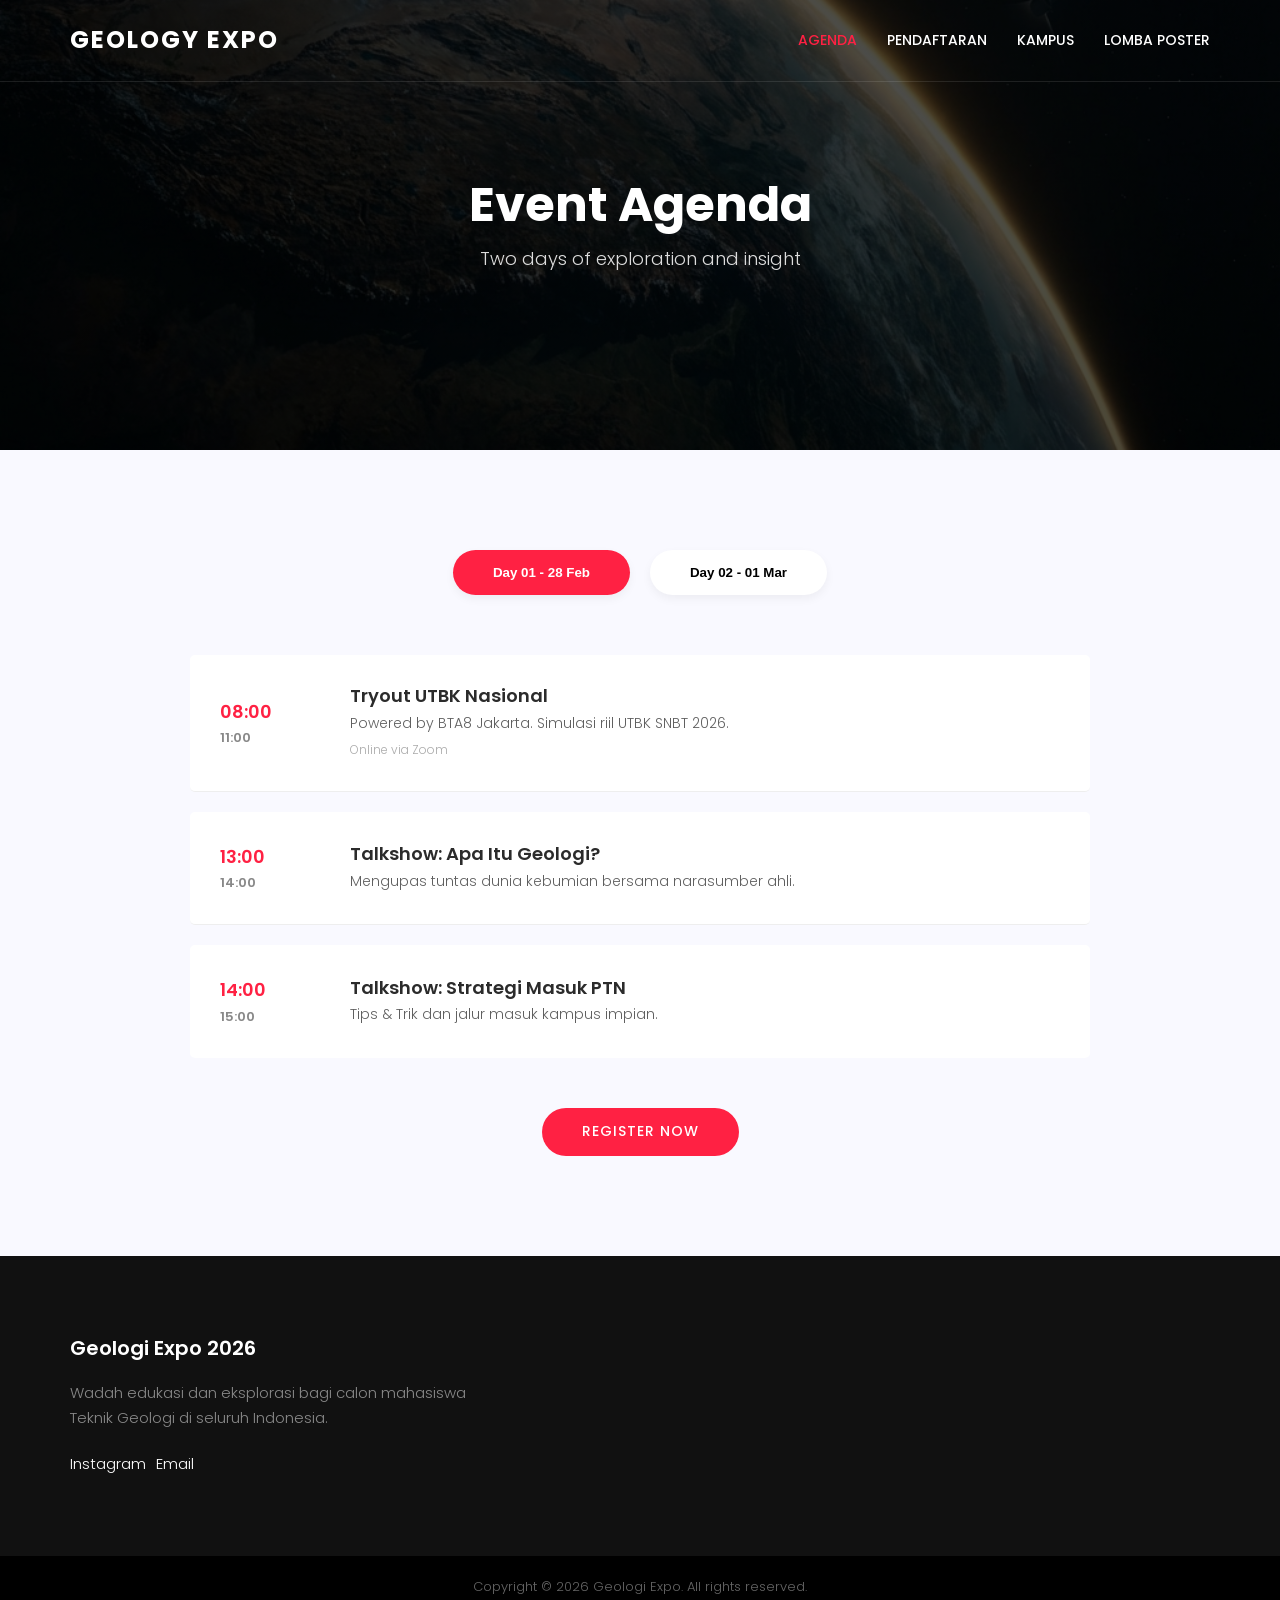
==== agenda.html @ b6ef8bff "feat: Implement initial Geologi Expo 2026 website with core pages, styling, and scripts." ====
<!DOCTYPE html>
<html lang="id">
<head>
    <meta charset="UTF-8">
    <meta name="viewport" content="width=device-width, initial-scale=1.0">
    <title>Agenda - Geologi Expo 2026</title>
    <link rel="stylesheet" href="style.css">
    <link rel="preconnect" href="https://fonts.googleapis.com">
    <link rel="preconnect" href="https://fonts.gstatic.com" crossorigin>
    <link href="https://fonts.googleapis.com/css2?family=Poppins:wght@100;200;300;400;500;600;700;800;900&display=swap" rel="stylesheet">
</head>
<body>
    <!-- Header Area -->
    <header class="header-area">
        <div class="container nav-container">
            <a href="index.html" class="logo">GEOLOGY EXPO</a>
            <div class="hamburger">
                <span class="bar"></span>
                <span class="bar"></span>
                <span class="bar"></span>
            </div>
            <nav class="main-menu">
                <a href="agenda.html" class="active">Agenda</a>
                <a href="pendaftaran.html">Pendaftaran</a>
                <a href="kampus.html">Kampus</a>
                <a href="lomba-poster.html">Lomba Poster</a>
            </nav>
        </div>
    </header>

    <!-- Page Header -->
    <div class="page-header">
        <div class="container">
            <h2>Event Agenda</h2>
            <p>Two days of exploration and insight</p>
        </div>
    </div>

    <!-- Schedule Section -->
    <section id="schedule" class="section schedule-area">
        <div class="container">
            <div class="schedule-tab">
                <button class="tab-btn active" onclick="openTab(event, 'day1')">Day 01 - 28 Feb</button>
                <button class="tab-btn" onclick="openTab(event, 'day2')">Day 02 - 01 Mar</button>
            </div>

            <div id="day1" class="tab-content" style="display: block; max-width: 900px; margin: 0 auto;">
                <div class="schedule-item">
                    <div class="time-box">
                        <span style="color: var(--color-primary); font-size: 18px;">08:00</span>
                        <span style="font-size: 13px; color: #888;">11:00</span>
                    </div>
                    <div class="schedule-content">
                        <h4>Tryout UTBK Nasional</h4>
                        <p>Powered by BTA8 Jakarta. Simulasi riil UTBK SNBT 2026.</p>
                        <span class="location" style="font-size: 12px; color: #aaa; margin-top: 5px; display: block;"><i class="fa fa-map-marker"></i> Online via Zoom</span>
                    </div>
                </div>
                <div class="schedule-item">
                    <div class="time-box">
                        <span style="color: var(--color-primary); font-size: 18px;">13:00</span>
                        <span style="font-size: 13px; color: #888;">14:00</span>
                    </div>
                    <div class="schedule-content">
                        <h4>Talkshow: Apa Itu Geologi?</h4>
                        <p>Mengupas tuntas dunia kebumian bersama narasumber ahli.</p>
                    </div>
                </div>
                <div class="schedule-item">
                    <div class="time-box">
                        <span style="color: var(--color-primary); font-size: 18px;">14:00</span>
                        <span style="font-size: 13px; color: #888;">15:00</span>
                    </div>
                    <div class="schedule-content">
                        <h4>Talkshow: Strategi Masuk PTN</h4>
                        <p>Tips & Trik dan jalur masuk kampus impian.</p>
                    </div>
                </div>
            </div>

            <div id="day2" class="tab-content" style="display: none; max-width: 900px; margin: 0 auto;">
                <div class="schedule-item">
                    <div class="time-box">
                        <span style="color: var(--color-primary); font-size: 18px;">09:20</span>
                        <span style="font-size: 13px; color: #888;">10:30</span>
                    </div>
                    <div class="schedule-content">
                        <h4>Campus Fair: Regional</h4>
                        <p>Presentasi dari UPN, UPER, UNSRI, UNHAS, dan UNIPA.</p>
                    </div>
                </div>
                <div class="schedule-item">
                    <div class="time-box">
                        <span style="color: var(--color-primary); font-size: 18px;">13:10</span>
                        <span style="font-size: 13px; color: #888;">14:10</span>
                    </div>
                    <div class="schedule-content">
                        <h4>Campus Fair: National Icons</h4>
                        <p>Presentasi dari ITB, UGM, dan Universias Indonesia.</p>
                    </div>
                </div>
                 <div class="schedule-item">
                    <div class="time-box">
                        <span style="color: var(--color-primary); font-size: 18px;">14:40</span>
                        <span style="font-size: 13px; color: #888;">15:00</span>
                    </div>
                    <div class="schedule-content">
                        <h4>Awarding & Closing Ceremony</h4>
                        <p>Pengumuman Pemenang Lomba Poster & Peraih Tryout Terbaik.</p>
                    </div>
                </div>
            </div>
            
            <div class="text-center" style="margin-top: 50px;">
                <a href="pendaftaran.html" class="btn">Register Now</a>
            </div>
        </div>
    </section>

    <!-- Footer -->
    <footer>
        <div class="container">
            <div class="footer-widget">
                <h4 style="color: #fff; margin-bottom: 20px;">Geologi Expo 2026</h4>
                <p style="color: #888; max-width: 400px; margin-bottom: 20px;">
                    Wadah edukasi dan eksplorasi bagi calon mahasiswa Teknik Geologi di seluruh Indonesia.
                </p>
                <div class="footer-social" style="display: flex; gap: 10px;">
                    <a href="#" style="color: #fff;"><i class="fa fa-instagram"></i> Instagram</a>
                    <a href="#" style="color: #fff;"><i class="fa fa-envelope"></i> Email</a>
                </div>
            </div>
        </div>
    </footer>
    <div class="copyright-area">
        <div class="container">
            <p>Copyright &copy; 2026 Geologi Expo. All rights reserved.</p>
        </div>
    </div>
    <script src="script.js"></script>
</body>
</html>
---- style.css ----
:root {
    /* Evento Theme Colors */
    --color-primary: #ff2143;
    /* Evento Red/Pink */
    --color-primary-dark: #d91b38;

    --color-bg-body: #ffffff;
    --color-bg-light: #f9f9ff;
    --color-bg-dark: #151515;
    /* Hero/Footer */

    --color-text-main: #2b2b2b;
    --color-text-light: #606060;
    --color-text-white: #ffffff;

    --font-stack: 'Poppins', sans-serif;

    --container-width: 1170px;
    --section-padding: 100px;
}

* {
    margin: 0;
    padding: 0;
    box-sizing: border-box;
}

body {
    font-family: var(--font-stack);
    background-color: var(--color-bg-body);
    color: var(--color-text-main);
    overflow-x: hidden;
    line-height: 1.7;
    font-size: 15px;
    font-weight: 300;
}

h1,
h2,
h3,
h4,
h5,
h6 {
    color: var(--color-text-main);
    font-weight: 600;
    line-height: 1.2;
    margin-bottom: 0.5rem;
}

a {
    text-decoration: none;
    transition: 0.3s;
    color: inherit;
}

ul {
    list-style: none;
}

/* Utilities */
.container {
    max-width: var(--container-width);
    margin: 0 auto;
    padding: 0 15px;
}

.section {
    padding: var(--section-padding) 0;
}

.text-center {
    text-align: center;
}

.text-white {
    color: #fff !important;
}

.text-primary {
    color: var(--color-primary) !important;
}

/* Buttons */
.btn {
    display: inline-block;
    padding: 12px 40px;
    border-radius: 50px;
    font-weight: 500;
    font-size: 14px;
    text-transform: uppercase;
    letter-spacing: 1px;
    background: var(--color-primary);
    color: #fff;
    border: none;
    cursor: pointer;
}

.btn:hover {
    background: var(--color-primary-dark);
    transform: translateY(-2px);
    box-shadow: 0 10px 20px rgba(0, 0, 0, 0.1);
}

.btn-white {
    background: #fff;
    color: var(--color-text-main);
}

.btn-white:hover {
    background: var(--color-primary);
    color: #fff;
}

/* Header */
.header-area {
    position: absolute;
    top: 0;
    left: 0;
    width: 100%;
    z-index: 99;
    padding: 20px 0;
    transition: 0.4s;
    border-bottom: 1px solid rgba(255, 255, 255, 0.1);
}

.header-area.sticky {
    position: fixed;
    background: #111;
    padding: 10px 0;
    box-shadow: 0 4px 10px rgba(0, 0, 0, 0.1);
}

.nav-container {
    display: flex;
    justify-content: space-between;
    align-items: center;
}

.logo {
    font-size: 24px;
    font-weight: 700;
    color: #fff;
    text-transform: uppercase;
    letter-spacing: 2px;
}

.main-menu {
    display: flex;
    gap: 30px;
}

.main-menu a {
    color: #fff;
    font-weight: 500;
    font-size: 14px;
    text-transform: uppercase;
}

.main-menu a:hover,
.main-menu a.active {
    color: var(--color-primary);
}

/* Hero Area */
.hero-area {
    height: 100vh;
    background: linear-gradient(rgba(0, 0, 0, 0.6), rgba(0, 0, 0, 0.6)), url('assets/images/hero-bg.png');
    background-size: cover;
    background-position: center;
    background-attachment: fixed;
    display: flex;
    align-items: center;
    color: #fff;
    position: relative;
}

/* Page Header for Subpages */
.page-header {
    height: 50vh;
    min-height: 400px;
    background: linear-gradient(rgba(0, 0, 0, 0.7), rgba(0, 0, 0, 0.7)), url('assets/images/hero-bg.png');
    background-size: cover;
    background-position: center;
    display: flex;
    align-items: center;
    justify-content: center;
    text-align: center;
    color: #fff;
}

.page-header h2 {
    font-size: 48px;
    font-weight: 700;
    color: #fff;
    margin-bottom: 10px;
}

.page-header p {
    font-size: 18px;
    color: #ddd;
}

.hero-content h1 {
    font-size: 60px;
    font-weight: 700;
    margin-bottom: 20px;
    letter-spacing: -1px;
}

.countdown-timer {
    display: flex;
    gap: 20px;
    margin: 40px 0;
}

.countdown-item {
    background: rgba(255, 255, 255, 0.1);
    border: 1px solid rgba(255, 255, 255, 0.2);
    padding: 20px;
    min-width: 100px;
    text-align: center;
    border-radius: 5px;
}

.countdown-number {
    display: block;
    font-size: 36px;
    font-weight: 700;
    color: var(--color-primary);
}

.countdown-label {
    font-size: 12px;
    text-transform: uppercase;
    letter-spacing: 1px;
}

/* About Section */
.about-area {
    background: var(--color-bg-body);
}

.section-title h2 {
    font-size: 36px;
    margin-bottom: 15px;
}

.section-title p {
    color: var(--color-text-light);
    font-size: 15px;
    margin-bottom: 30px;
}

/* About Section */
.about-area {
    background: var(--color-bg-body);
    position: relative;
}

.about-content h2 {
    margin-bottom: 25px;
}

/* Responsive adjustments for About Split */
@media (max-width: 991px) {
    .row.align-items-center {
        flex-direction: column;
    }

    .col-lg-6 {
        flex: 0 0 100%;
        max-width: 100%;
        padding-right: 0;
        margin-bottom: 40px;
    }
}

/* Schedule Refinement */
.schedule-item {
    border-bottom: 1px solid #eee;
    padding: 30px 0;
    margin: 0;
    border-radius: 0;
    background: transparent;
}

.schedule-item:last-child {
    border-bottom: none;
}

.schedule-item:hover {
    box-shadow: none;
    background: transparent;
}

.schedule-item .time-box {
    border-right: none;
    text-align: left;
    min-width: 100px;
}

/* Pricing Refinement */
.pricing-card:hover {
    transform: translateY(-5px);
    box-shadow: 0 10px 30px rgba(0, 0, 0, 0.1);
    transition: 0.3s;
}

/* Speaker/Campus Hover */
.speaker-item {
    transition: 0.3s;
}

.speaker-item:hover {
    transform: translateY(-10px);
    box-shadow: 0 15px 30px rgba(0, 0, 0, 0.1);
}

/* Features Grid */
.single-feature {
    padding: 30px;
    background: var(--color-bg-light);
    border-radius: 5px;
    transition: 0.3s;
    margin-bottom: 30px;
}

.single-feature:hover {
    background: #fff;
    box-shadow: 0 10px 30px rgba(0, 0, 0, 0.08);
    transform: translateY(-5px);
}

.feature-icon {
    font-size: 40px;
    color: var(--color-primary);
    margin-bottom: 20px;
}

/* Schedule / Tabs */
.schedule-area {
    background: var(--color-bg-light);
}

.schedule-tab {
    display: flex;
    justify-content: center;
    gap: 20px;
    margin-bottom: 60px;
}

.tab-btn {
    padding: 15px 40px;
    background: #fff;
    border-radius: 50px;
    border: none;
    font-weight: 600;
    cursor: pointer;
    transition: 0.3s;
    box-shadow: 0 4px 10px rgba(0, 0, 0, 0.05);
}

.tab-btn.active,
.tab-btn:hover {
    background: var(--color-primary);
    color: #fff;
}

.schedule-item {
    background: #fff;
    padding: 30px;
    display: flex;
    align-items: center;
    margin-bottom: 20px;
    border-radius: 5px;
    transition: 0.3s;
}

.schedule-item:hover {
    box-shadow: 0 10px 30px rgba(0, 0, 0, 0.05);
}

.time-box {
    min-width: 120px;
    text-align: center;
    padding-right: 30px;
    border-right: 1px solid #eee;
    margin-right: 30px;
}

.time-box span {
    display: block;
    font-weight: 600;
    color: var(--color-text-main);
}

.schedule-content h4 {
    font-size: 18px;
    margin-bottom: 5px;
}

.schedule-content p {
    color: var(--color-text-light);
    font-size: 14px;
    margin: 0;
}

/* Footer */
footer {
    background: #111;
    color: #fff;
    padding: 80px 0;
    text-align: left;
}

.footer-widget h4 {
    color: #fff;
    font-size: 20px;
    margin-bottom: 30px;
}

.footer-text p {
    color: #888;
    font-size: 14px;
    line-height: 24px;
}

.copyright-area {
    background: #000;
    padding: 20px 0;
    text-align: center;
    color: #666;
    font-size: 13px;
}

/* Hide hamburger for desktop, show for mobile */
.hamburger {
    display: none;
}

@media (max-width: 768px) {
    .hamburger {
        display: block;
        color: #fff;
        font-size: 24px;
        cursor: pointer;
    }

    .main-menu {
        position: fixed;
        top: 0;
        right: -100%;
        width: 80%;
        height: 100vh;
        background: #111;
        flex-direction: column;
        justify-content: center;
        align-items: center;
        transition: 0.4s;
    }

    .main-menu.active {
        right: 0;
    }

    .hero-content h1 {
        font-size: 36px;
    }

    .countdown-timer {
        gap: 10px;
    }

    .countdown-item {
        min-width: 60px;
        padding: 10px;
    }

    .countdown-number {
        font-size: 20px;
    }

    .schedule-item {
        flex-direction: column;
        text-align: center;
    }

    .time-box {
        border-right: none;
        margin-right: 0;
        border-bottom: 1px solid #eee;
        padding-bottom: 15px;
        margin-bottom: 15px;
        width: 100%;
    }
}
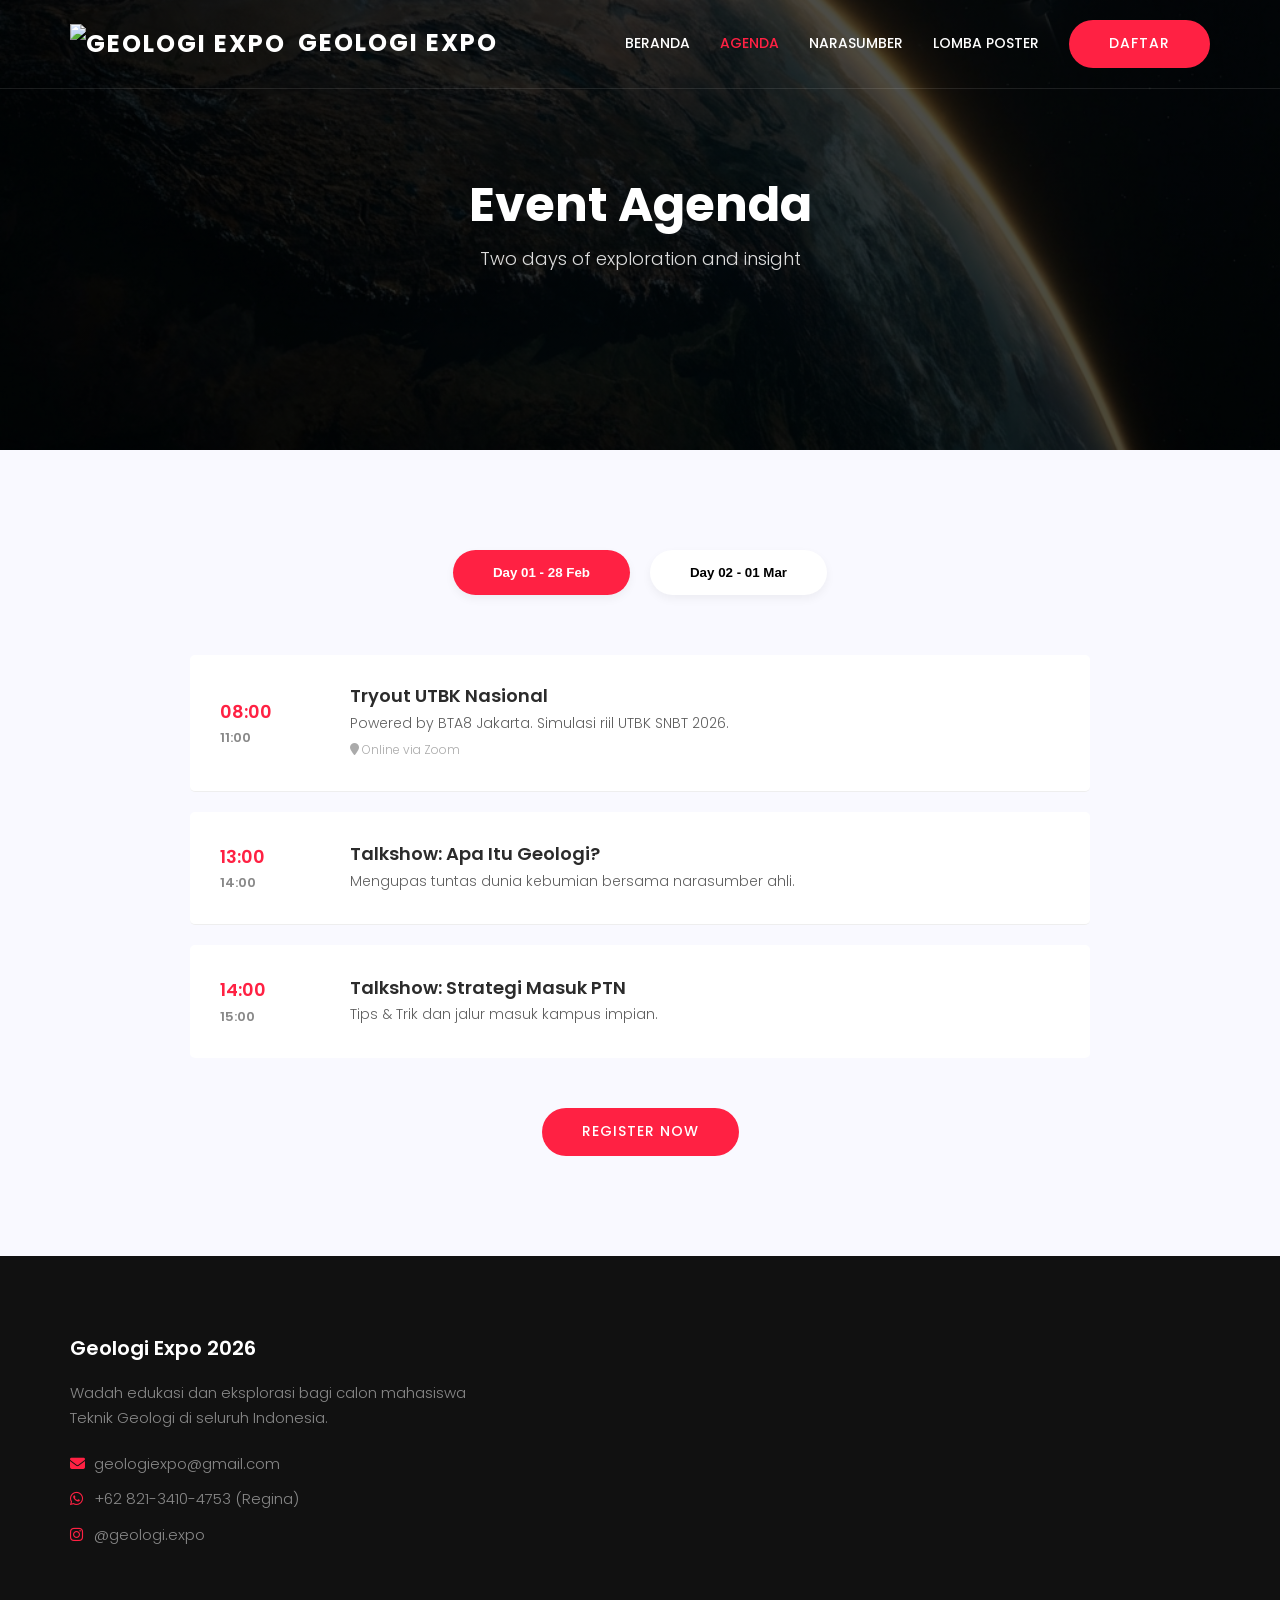
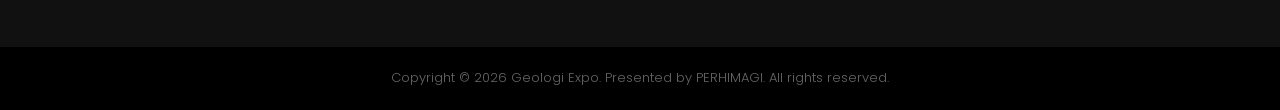
==== commit d92e65fa: "Ver 1" ====
--- a/agenda.html
+++ b/agenda.html
@@ -8,22 +8,28 @@
     <link rel="preconnect" href="https://fonts.googleapis.com">
     <link rel="preconnect" href="https://fonts.gstatic.com" crossorigin>
     <link href="https://fonts.googleapis.com/css2?family=Poppins:wght@100;200;300;400;500;600;700;800;900&display=swap" rel="stylesheet">
+    <link rel="stylesheet" href="https://cdnjs.cloudflare.com/ajax/libs/font-awesome/6.5.1/css/all.min.css">
+    <link rel="icon" type="image/svg+xml" href="assets/logo.svg">
 </head>
 <body>
     <!-- Header Area -->
     <header class="header-area">
         <div class="container nav-container">
-            <a href="index.html" class="logo">GEOLOGY EXPO</a>
+            <a href="index.html" class="logo">
+                <img src="assets/logo.svg" alt="Geologi Expo" style="height: 40px; vertical-align: middle; margin-right: 5px;">
+                GEOLOGI EXPO
+            </a>
             <div class="hamburger">
                 <span class="bar"></span>
                 <span class="bar"></span>
                 <span class="bar"></span>
             </div>
             <nav class="main-menu">
+                <a href="index.html">Beranda</a>
                 <a href="agenda.html" class="active">Agenda</a>
-                <a href="pendaftaran.html">Pendaftaran</a>
-                <a href="kampus.html">Kampus</a>
+                <a href="narasumber.html">Narasumber</a>
                 <a href="lomba-poster.html">Lomba Poster</a>
+                <a href="pendaftaran.html" class="btn nav-btn">DAFTAR</a>
             </nav>
         </div>
     </header>
@@ -125,16 +131,26 @@
                 <p style="color: #888; max-width: 400px; margin-bottom: 20px;">
                     Wadah edukasi dan eksplorasi bagi calon mahasiswa Teknik Geologi di seluruh Indonesia.
                 </p>
-                <div class="footer-social" style="display: flex; gap: 10px;">
-                    <a href="#" style="color: #fff;"><i class="fa fa-instagram"></i> Instagram</a>
-                    <a href="#" style="color: #fff;"><i class="fa fa-envelope"></i> Email</a>
+                <div class="contact-info" style="margin-bottom: 20px;">
+                    <div style="margin-bottom: 10px;">
+                        <i class="fa fa-envelope" style="color: var(--color-primary); width: 20px;"></i> 
+                        <a href="mailto:geologiexpo@gmail.com" style="color: #888;">geologiexpo@gmail.com</a>
+                    </div>
+                    <div style="margin-bottom: 10px;">
+        <i class="fab fa-whatsapp" style="color: var(--color-primary); width: 20px;"></i>
+        <a href="https://wa.me/6282134104753" target="_blank" style="color: #888;">+62 821-3410-4753 (Regina)</a>
+    </div>
+    <div>
+        <i class="fab fa-instagram" style="color: var(--color-primary); width: 20px;"></i>
+        <a href="https://instagram.com/geologi.expo" target="_blank" style="color: #888;">@geologi.expo</a>
+    </div>                </div>
                 </div>
             </div>
         </div>
     </footer>
     <div class="copyright-area">
         <div class="container">
-            <p>Copyright &copy; 2026 Geologi Expo. All rights reserved.</p>
+            <p>Copyright &copy; 2026 Geologi Expo. Presented by PERHIMAGI. All rights reserved.</p>
         </div>
     </div>
     <script src="script.js"></script>
--- a/style.css
+++ b/style.css
@@ -147,6 +147,7 @@
 .main-menu {
     display: flex;
     gap: 30px;
+    align-items: center;
 }
 
 .main-menu a {
@@ -436,6 +437,16 @@
 /* Hide hamburger for desktop, show for mobile */
 .hamburger {
     display: none;
+    cursor: pointer;
+}
+
+.bar {
+    display: block;
+    width: 25px;
+    height: 3px;
+    margin: 5px auto;
+    transition: all 0.3s ease-in-out;
+    background-color: #fff;
 }
 
 @media (max-width: 768px) {
@@ -493,4 +504,16 @@
         margin-bottom: 15px;
         width: 100%;
     }
+
+    /* Fix About Section on Mobile */
+    .about-area .row {
+        flex-direction: column;
+    }
+
+    .about-area .col-lg-6 {
+        flex: 0 0 100% !important;
+        max-width: 100% !important;
+        padding-right: 0 !important;
+        margin-bottom: 30px;
+    }
 }
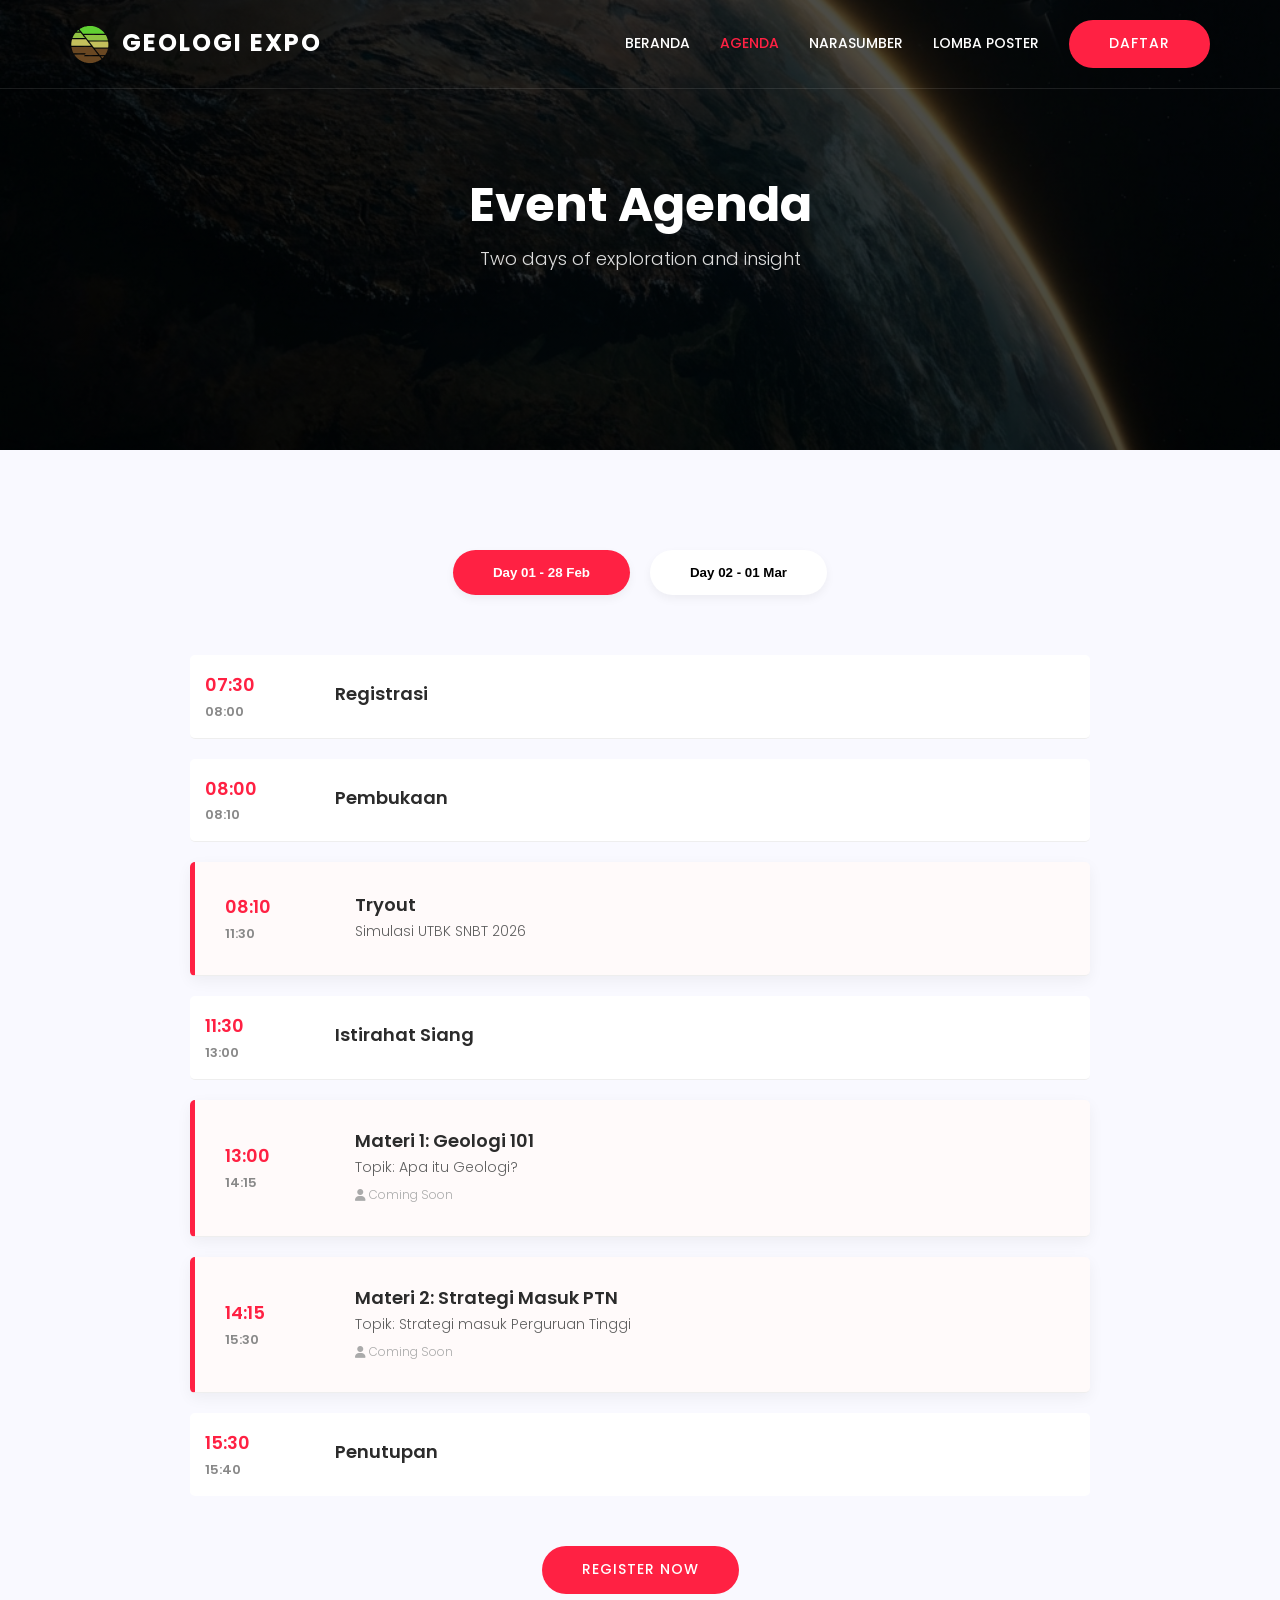
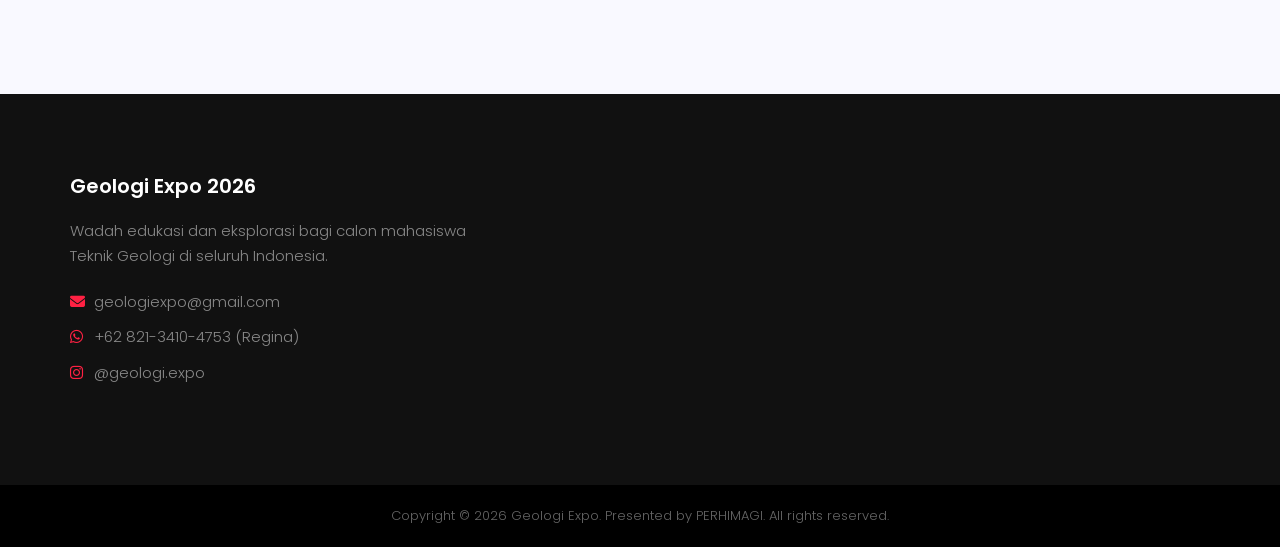
==== commit 22c0d526: "Coming Soon" ====
--- a/agenda.html
+++ b/agenda.html
@@ -53,66 +53,148 @@
             <div id="day1" class="tab-content" style="display: block; max-width: 900px; margin: 0 auto;">
                 <div class="schedule-item">
                     <div class="time-box">
+                        <span style="color: var(--color-primary); font-size: 18px;">07:30</span>
+                        <span style="font-size: 13px; color: #888;">08:00</span>
+                    </div>
+                    <div class="schedule-content">
+                        <h4>Registrasi</h4>
+                    </div>
+                </div>
+                <div class="schedule-item">
+                    <div class="time-box">
                         <span style="color: var(--color-primary); font-size: 18px;">08:00</span>
-                        <span style="font-size: 13px; color: #888;">11:00</span>
-                    </div>
-                    <div class="schedule-content">
-                        <h4>Tryout UTBK Nasional</h4>
-                        <p>Powered by BTA8 Jakarta. Simulasi riil UTBK SNBT 2026.</p>
-                        <span class="location" style="font-size: 12px; color: #aaa; margin-top: 5px; display: block;"><i class="fa fa-map-marker"></i> Online via Zoom</span>
-                    </div>
-                </div>
-                <div class="schedule-item">
+                        <span style="font-size: 13px; color: #888;">08:10</span>
+                    </div>
+                    <div class="schedule-content">
+                        <h4>Pembukaan</h4>
+                    </div>
+                </div>
+                <div class="schedule-item highlight-item">
+                    <div class="time-box">
+                        <span style="color: var(--color-primary); font-size: 18px;">08:10</span>
+                        <span style="font-size: 13px; color: #888;">11:30</span>
+                    </div>
+                    <div class="schedule-content">
+                        <h4>Tryout</h4>
+                        <p>Simulasi UTBK SNBT 2026</p>
+                    </div>
+                </div>
+                <div class="schedule-item">
+                    <div class="time-box">
+                        <span style="color: var(--color-primary); font-size: 18px;">11:30</span>
+                        <span style="font-size: 13px; color: #888;">13:00</span>
+                    </div>
+                    <div class="schedule-content">
+                        <h4>Istirahat Siang</h4>
+                    </div>
+                </div>
+                <div class="schedule-item highlight-item">
                     <div class="time-box">
                         <span style="color: var(--color-primary); font-size: 18px;">13:00</span>
-                        <span style="font-size: 13px; color: #888;">14:00</span>
-                    </div>
-                    <div class="schedule-content">
-                        <h4>Talkshow: Apa Itu Geologi?</h4>
-                        <p>Mengupas tuntas dunia kebumian bersama narasumber ahli.</p>
-                    </div>
-                </div>
-                <div class="schedule-item">
-                    <div class="time-box">
-                        <span style="color: var(--color-primary); font-size: 18px;">14:00</span>
+                        <span style="font-size: 13px; color: #888;">14:15</span>
+                    </div>
+                    <div class="schedule-content">
+                        <h4>Materi 1: Geologi 101</h4>
+                        <p>Topik: Apa itu Geologi?</p>
+                        <span style="font-size: 12px; color: #aaa; display: block; margin-top: 5px;"><i class="fa fa-user"></i> Coming Soon</span>
+                    </div>
+                </div>
+                <div class="schedule-item highlight-item">
+                    <div class="time-box">
+                        <span style="color: var(--color-primary); font-size: 18px;">14:15</span>
+                        <span style="font-size: 13px; color: #888;">15:30</span>
+                    </div>
+                    <div class="schedule-content">
+                        <h4>Materi 2: Strategi Masuk PTN</h4>
+                        <p>Topik: Strategi masuk Perguruan Tinggi</p>
+                        <span style="font-size: 12px; color: #aaa; display: block; margin-top: 5px;"><i class="fa fa-user"></i> Coming Soon</span>
+                    </div>
+                </div>
+                <div class="schedule-item">
+                    <div class="time-box">
+                        <span style="color: var(--color-primary); font-size: 18px;">15:30</span>
+                        <span style="font-size: 13px; color: #888;">15:40</span>
+                    </div>
+                    <div class="schedule-content">
+                        <h4>Penutupan</h4>
+                    </div>
+                </div>
+            </div>
+
+            <div id="day2" class="tab-content" style="display: none; max-width: 900px; margin: 0 auto;">
+                <div class="schedule-item">
+                    <div class="time-box">
+                        <span style="color: var(--color-primary); font-size: 18px;">08:30</span>
+                        <span style="font-size: 13px; color: #888;">09:00</span>
+                    </div>
+                    <div class="schedule-content">
+                        <h4>Pembukaan</h4>
+                    </div>
+                </div>
+                <div class="schedule-item">
+                    <div class="time-box">
+                        <span style="color: var(--color-primary); font-size: 18px;">09:00</span>
+                        <span style="font-size: 13px; color: #888;">09:20</span>
+                    </div>
+                    <div class="schedule-content">
+                        <h4>Quiz</h4>
+                    </div>
+                </div>
+                <div class="schedule-item highlight-item">
+                    <div class="time-box">
+                        <span style="color: var(--color-primary); font-size: 18px;">09:20</span>
+                        <span style="font-size: 13px; color: #888;">11:20</span>
+                    </div>
+                    <div class="schedule-content">
+                        <h4>Panel 1: Pengenalan Geologi Nusantara</h4>
+                        <ul style="padding-left: 20px; font-size: 14px; margin-top: 10px; color: #666; list-style: disc;">
+                            <li>Universitas Papua <br><span style="font-size: 12px; color: #aaa;"><i class="fa fa-user"></i> Coming Soon</span></li>
+                            <li>Universitas Hasanuddin <br><span style="font-size: 12px; color: #aaa;"><i class="fa fa-user"></i> Coming Soon</span></li>
+                            <li>Universitas Sriwijaya <br><span style="font-size: 12px; color: #aaa;"><i class="fa fa-user"></i> Coming Soon</span></li>
+                            <li>Universitas Pembangunan Nasional "Veteran" Yogyakarta <br><span style="font-size: 12px; color: #aaa;"><i class="fa fa-user"></i> Coming Soon</span></li>
+                            <li>Universitas Pertamina <br><span style="font-size: 12px; color: #aaa;"><i class="fa fa-user"></i> Coming Soon</span></li>
+                        </ul>
+                    </div>
+                </div>
+                <div class="schedule-item">
+                    <div class="time-box">
+                        <span style="color: var(--color-primary); font-size: 18px;">11:20</span>
+                        <span style="font-size: 13px; color: #888;">13:00</span>
+                    </div>
+                    <div class="schedule-content">
+                        <h4>Istirahat Siang</h4>
+                    </div>
+                </div>
+                <div class="schedule-item">
+                    <div class="time-box">
+                        <span style="color: var(--color-primary); font-size: 18px;">13:00</span>
+                        <span style="font-size: 13px; color: #888;">13:15</span>
+                    </div>
+                    <div class="schedule-content">
+                        <h4>Icebreaking</h4>
+                    </div>
+                </div>
+                <div class="schedule-item highlight-item">
+                    <div class="time-box">
+                        <span style="color: var(--color-primary); font-size: 18px;">13:15</span>
+                        <span style="font-size: 13px; color: #888;">14:45</span>
+                    </div>
+                    <div class="schedule-content">
+                        <h4>Panel 2: Kemahasiswaan Geologi</h4>
+                        <ul style="padding-left: 20px; font-size: 14px; margin-top: 10px; color: #666; list-style: disc;">
+                            <li>Institut Teknologi Bandung <br><span style="font-size: 12px; color: #aaa;"><i class="fa fa-user"></i> Coming Soon</span></li>
+                            <li>Universitas Gadjah Mada <br><span style="font-size: 12px; color: #aaa;"><i class="fa fa-user"></i> Coming Soon</span></li>
+                            <li>Universitas Indonesia <br><span style="font-size: 12px; color: #aaa;"><i class="fa fa-user"></i> Coming Soon</span></li>
+                        </ul>
+                    </div>
+                </div>
+                 <div class="schedule-item">
+                    <div class="time-box">
+                        <span style="color: var(--color-primary); font-size: 18px;">14:45</span>
                         <span style="font-size: 13px; color: #888;">15:00</span>
                     </div>
                     <div class="schedule-content">
-                        <h4>Talkshow: Strategi Masuk PTN</h4>
-                        <p>Tips & Trik dan jalur masuk kampus impian.</p>
-                    </div>
-                </div>
-            </div>
-
-            <div id="day2" class="tab-content" style="display: none; max-width: 900px; margin: 0 auto;">
-                <div class="schedule-item">
-                    <div class="time-box">
-                        <span style="color: var(--color-primary); font-size: 18px;">09:20</span>
-                        <span style="font-size: 13px; color: #888;">10:30</span>
-                    </div>
-                    <div class="schedule-content">
-                        <h4>Campus Fair: Regional</h4>
-                        <p>Presentasi dari UPN, UPER, UNSRI, UNHAS, dan UNIPA.</p>
-                    </div>
-                </div>
-                <div class="schedule-item">
-                    <div class="time-box">
-                        <span style="color: var(--color-primary); font-size: 18px;">13:10</span>
-                        <span style="font-size: 13px; color: #888;">14:10</span>
-                    </div>
-                    <div class="schedule-content">
-                        <h4>Campus Fair: National Icons</h4>
-                        <p>Presentasi dari ITB, UGM, dan Universias Indonesia.</p>
-                    </div>
-                </div>
-                 <div class="schedule-item">
-                    <div class="time-box">
-                        <span style="color: var(--color-primary); font-size: 18px;">14:40</span>
-                        <span style="font-size: 13px; color: #888;">15:00</span>
-                    </div>
-                    <div class="schedule-content">
-                        <h4>Awarding & Closing Ceremony</h4>
-                        <p>Pengumuman Pemenang Lomba Poster & Peraih Tryout Terbaik.</p>
+                        <h4>Awarding & Penutupan</h4>
                     </div>
                 </div>
             </div>
--- a/style.css
+++ b/style.css
@@ -369,12 +369,28 @@
 
 .schedule-item {
     background: #fff;
-    padding: 30px;
+    padding: 15px;
     display: flex;
     align-items: center;
     margin-bottom: 20px;
     border-radius: 5px;
     transition: 0.3s;
+}
+
+
+
+/* Highlighted Agenda Items */
+.schedule-item.highlight-item {
+    padding: 30px;
+    border-left: 5px solid var(--color-primary);
+    background: #fffafa;
+    /* Very light pink/white tint */
+    box-shadow: 0 5px 15px rgba(0, 0, 0, 0.05);
+}
+
+.schedule-item.highlight-item:hover {
+    transform: translateY(-5px);
+    box-shadow: 0 10px 30px rgba(0, 0, 0, 0.1);
 }
 
 .schedule-item:hover {
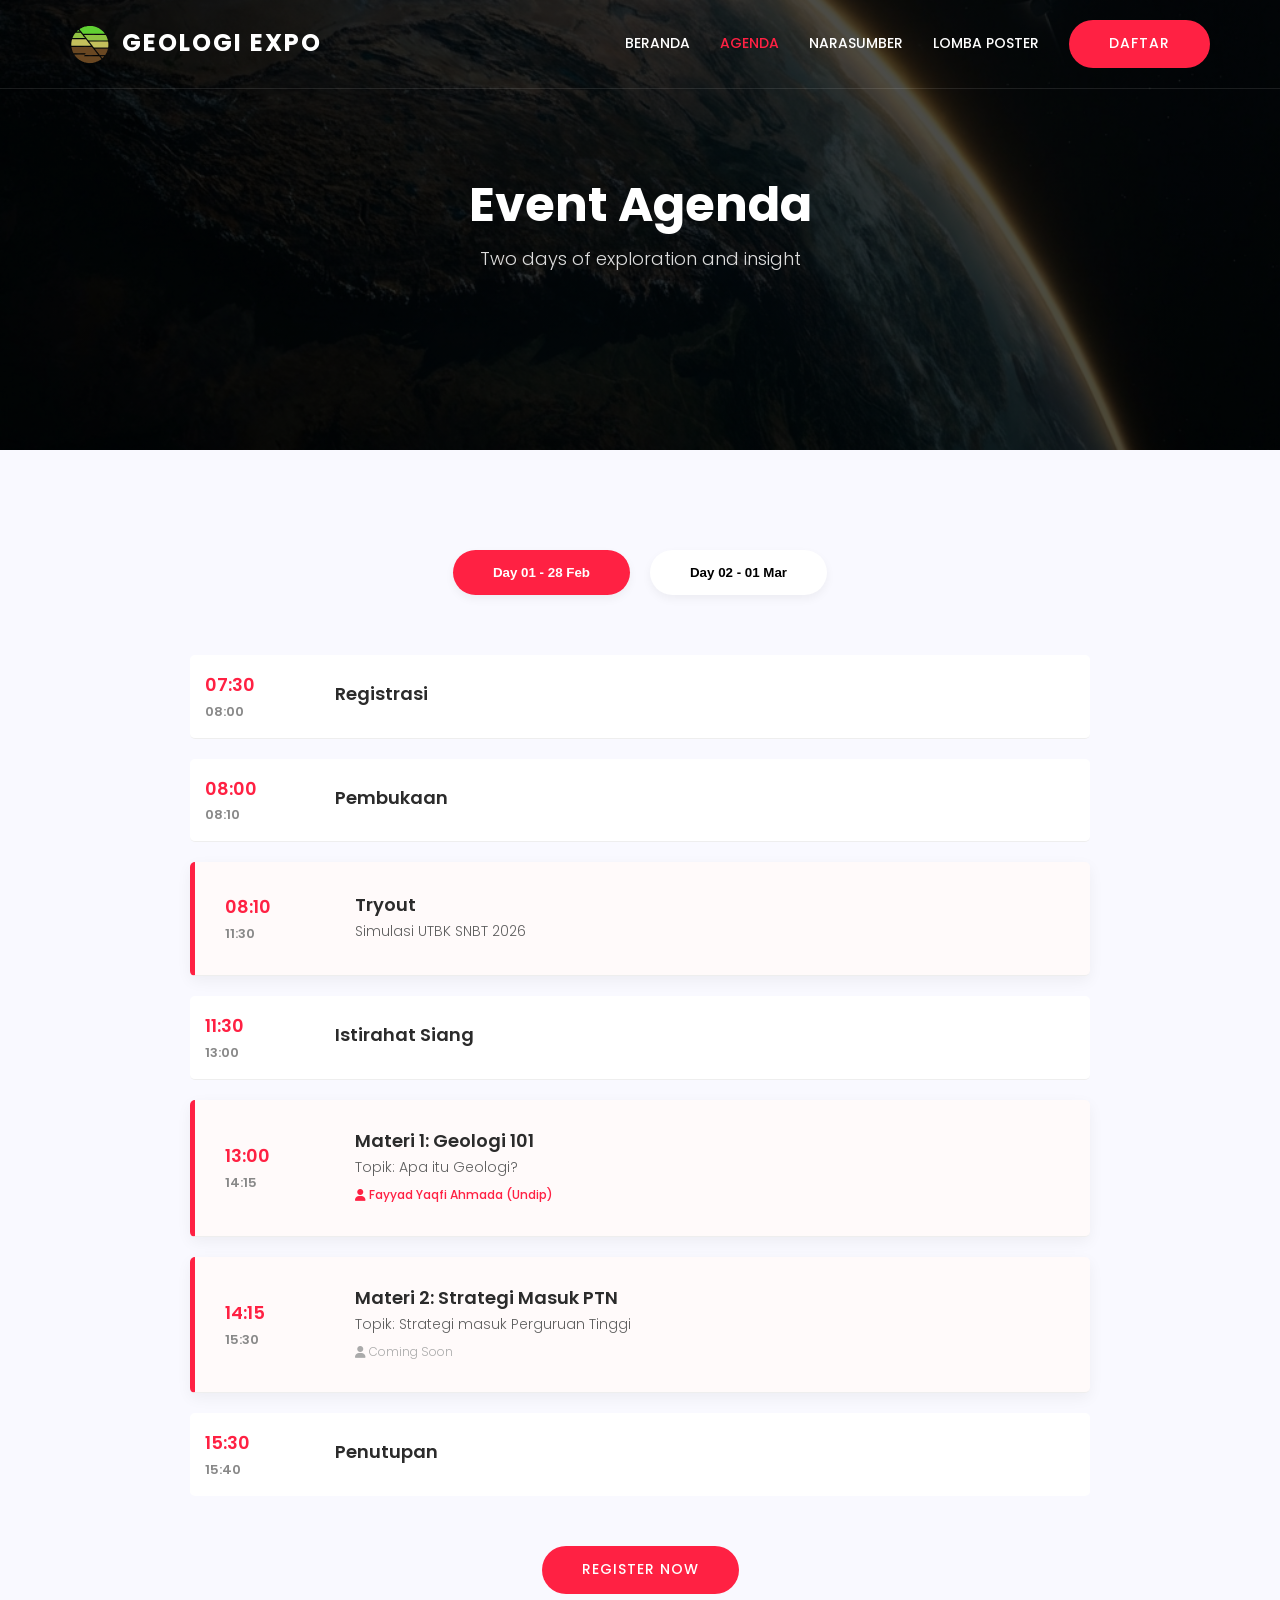
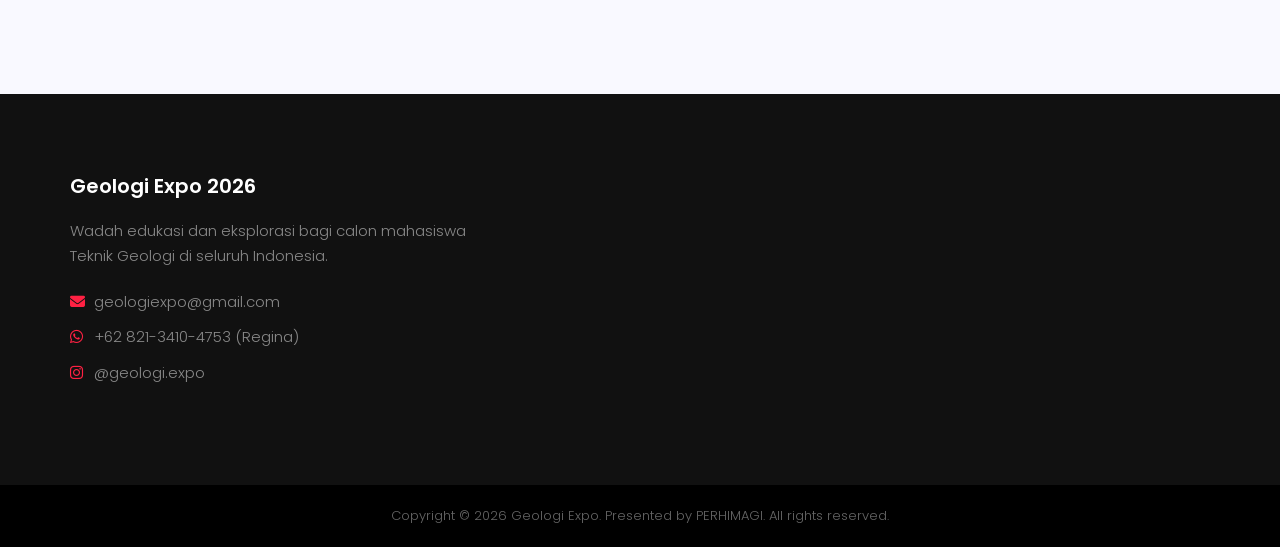
==== commit dbcf2a8b: "feat: Add Fayyad Yaqfi Ahmada and Luthfi Azmi as speakers, updating the agenda and speaker profiles " ====
--- a/agenda.html
+++ b/agenda.html
@@ -3,6 +3,14 @@
 <head>
     <meta charset="UTF-8">
     <meta name="viewport" content="width=device-width, initial-scale=1.0">
+    <!-- Meta Tags -->
+    <meta property="og:title" content="Agenda - Geologi Expo 2026">
+    <meta property="og:description" content="Jadwal lengkap kegiatan Geologi Expo 2026. Dua hari penuh eksplorasi dan wawasan.">
+    <meta property="og:url" content="https://expo.perhimagi.org/agenda.html">
+    <meta property="og:type" content="website">
+    <meta property="og:image" content="https://expo.perhimagi.org/assets/images/cover.png">
+    <meta property="twitter:card" content="summary_large_image">
+    <meta property="twitter:image" content="https://expo.perhimagi.org/assets/images/cover.png">
     <title>Agenda - Geologi Expo 2026</title>
     <link rel="stylesheet" href="style.css">
     <link rel="preconnect" href="https://fonts.googleapis.com">
@@ -96,7 +104,7 @@
                     <div class="schedule-content">
                         <h4>Materi 1: Geologi 101</h4>
                         <p>Topik: Apa itu Geologi?</p>
-                        <span style="font-size: 12px; color: #aaa; display: block; margin-top: 5px;"><i class="fa fa-user"></i> Coming Soon</span>
+                        <span style="font-size: 12px; color: var(--color-primary); font-weight: 500; display: block; margin-top: 5px;"><i class="fa fa-user"></i> Fayyad Yaqfi Ahmada (Undip)</span>
                     </div>
                 </div>
                 <div class="schedule-item highlight-item">
@@ -148,11 +156,11 @@
                     <div class="schedule-content">
                         <h4>Panel 1: Pengenalan Geologi Nusantara</h4>
                         <ul style="padding-left: 20px; font-size: 14px; margin-top: 10px; color: #666; list-style: disc;">
-                            <li>Universitas Papua <br><span style="font-size: 12px; color: #aaa;"><i class="fa fa-user"></i> Coming Soon</span></li>
-                            <li>Universitas Hasanuddin <br><span style="font-size: 12px; color: #aaa;"><i class="fa fa-user"></i> Coming Soon</span></li>
-                            <li>Universitas Sriwijaya <br><span style="font-size: 12px; color: #aaa;"><i class="fa fa-user"></i> Coming Soon</span></li>
-                            <li>Universitas Pembangunan Nasional "Veteran" Yogyakarta <br><span style="font-size: 12px; color: #aaa;"><i class="fa fa-user"></i> Coming Soon</span></li>
-                            <li>Universitas Pertamina <br><span style="font-size: 12px; color: #aaa;"><i class="fa fa-user"></i> Coming Soon</span></li>
+                            <li>Universitas Papua <br><span style="font-size: 12px; color: var(--color-primary); font-weight: 500;"><i class="fa fa-user"></i> Imanuello W J Lekitoo</span></li>
+                            <li>Universitas Hasanuddin <br><span style="font-size: 12px; color: var(--color-primary); font-weight: 500;"><i class="fa fa-user"></i> Iswar Putra Pratama</span></li>
+                             <li>Universitas Pembangunan Nasional "Veteran" Yogyakarta <br><span style="font-size: 12px; color: var(--color-primary); font-weight: 500;"><i class="fa fa-user"></i> Gamaliel Marcelo Aginta Perangin-Angin</span></li>
+                            <li>Universitas Pertamina <br><span style="font-size: 12px; color: var(--color-primary); font-weight: 500;"><i class="fa fa-user"></i> Habib Mustofa Nur</span></li>
+                             <li>Universitas Sriwijaya <br><span style="font-size: 12px; color: var(--color-primary); font-weight: 500;"><i class="fa fa-user"></i> Luthfi Azmi</span></li>
                         </ul>
                     </div>
                 </div>
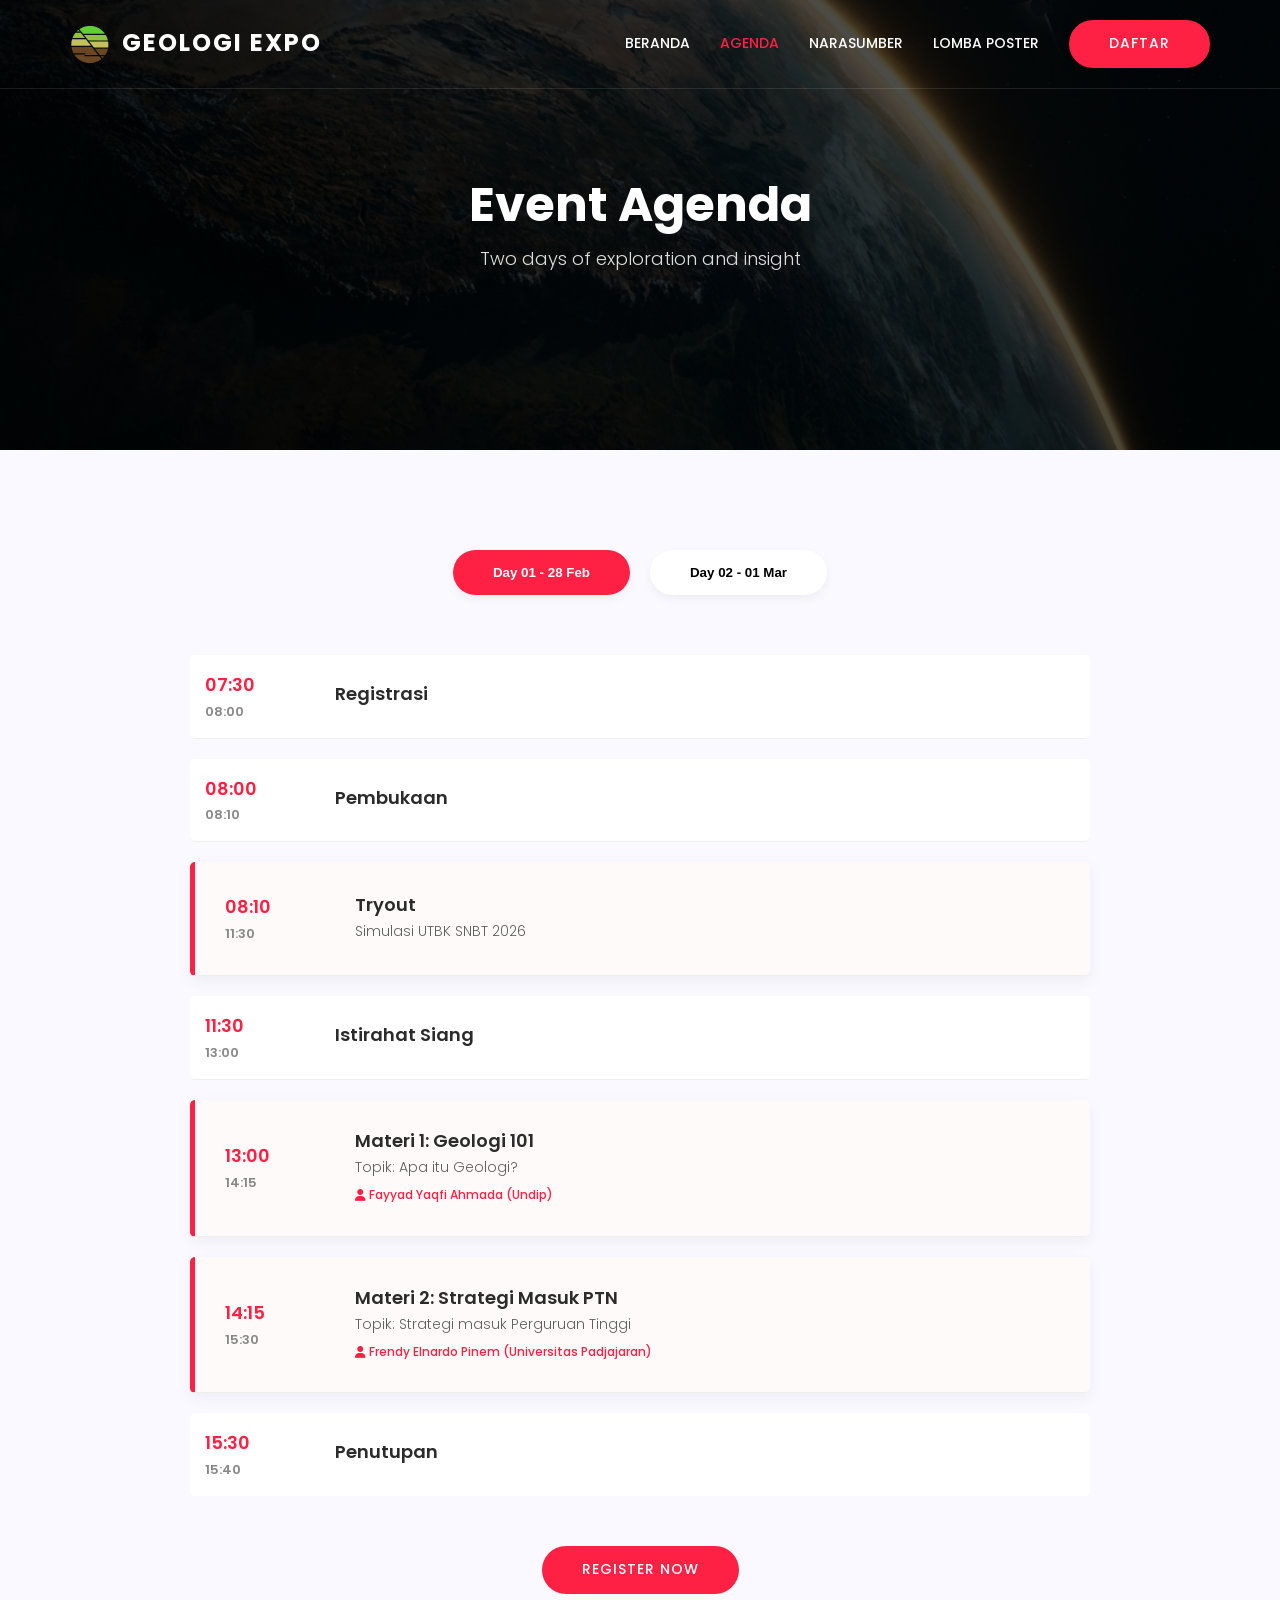
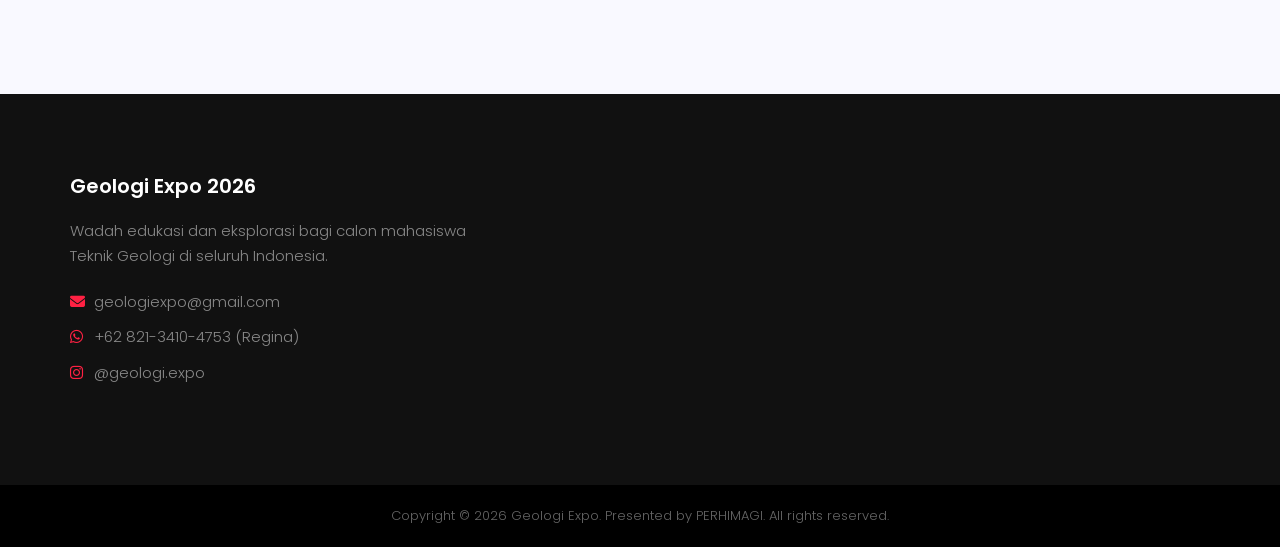
==== commit 199185e5: "feat: Populate speaker details and update poster images across event pages." ====
--- a/agenda.html
+++ b/agenda.html
@@ -115,7 +115,7 @@
                     <div class="schedule-content">
                         <h4>Materi 2: Strategi Masuk PTN</h4>
                         <p>Topik: Strategi masuk Perguruan Tinggi</p>
-                        <span style="font-size: 12px; color: #aaa; display: block; margin-top: 5px;"><i class="fa fa-user"></i> Coming Soon</span>
+                        <span style="font-size: 12px; color: var(--color-primary); font-weight: 500; display: block; margin-top: 5px;"><i class="fa fa-user"></i> Frendy Elnardo Pinem (Universitas Padjajaran)</span>
                     </div>
                 </div>
                 <div class="schedule-item">
@@ -190,9 +190,9 @@
                     <div class="schedule-content">
                         <h4>Panel 2: Kemahasiswaan Geologi</h4>
                         <ul style="padding-left: 20px; font-size: 14px; margin-top: 10px; color: #666; list-style: disc;">
-                            <li>Institut Teknologi Bandung <br><span style="font-size: 12px; color: #aaa;"><i class="fa fa-user"></i> Coming Soon</span></li>
-                            <li>Universitas Gadjah Mada <br><span style="font-size: 12px; color: #aaa;"><i class="fa fa-user"></i> Coming Soon</span></li>
-                            <li>Universitas Indonesia <br><span style="font-size: 12px; color: #aaa;"><i class="fa fa-user"></i> Coming Soon</span></li>
+                            <li>Institut Teknologi Bandung <br><span style="font-size: 12px; color: var(--color-primary); font-weight: 500;"><i class="fa fa-user"></i> Geraldus Davin</span></li>
+                            <li>Universitas Gadjah Mada <br><span style="font-size: 12px; color: var(--color-primary); font-weight: 500;"><i class="fa fa-user"></i> Sulthan Naufal Fadhil</span></li>
+
                         </ul>
                     </div>
                 </div>
